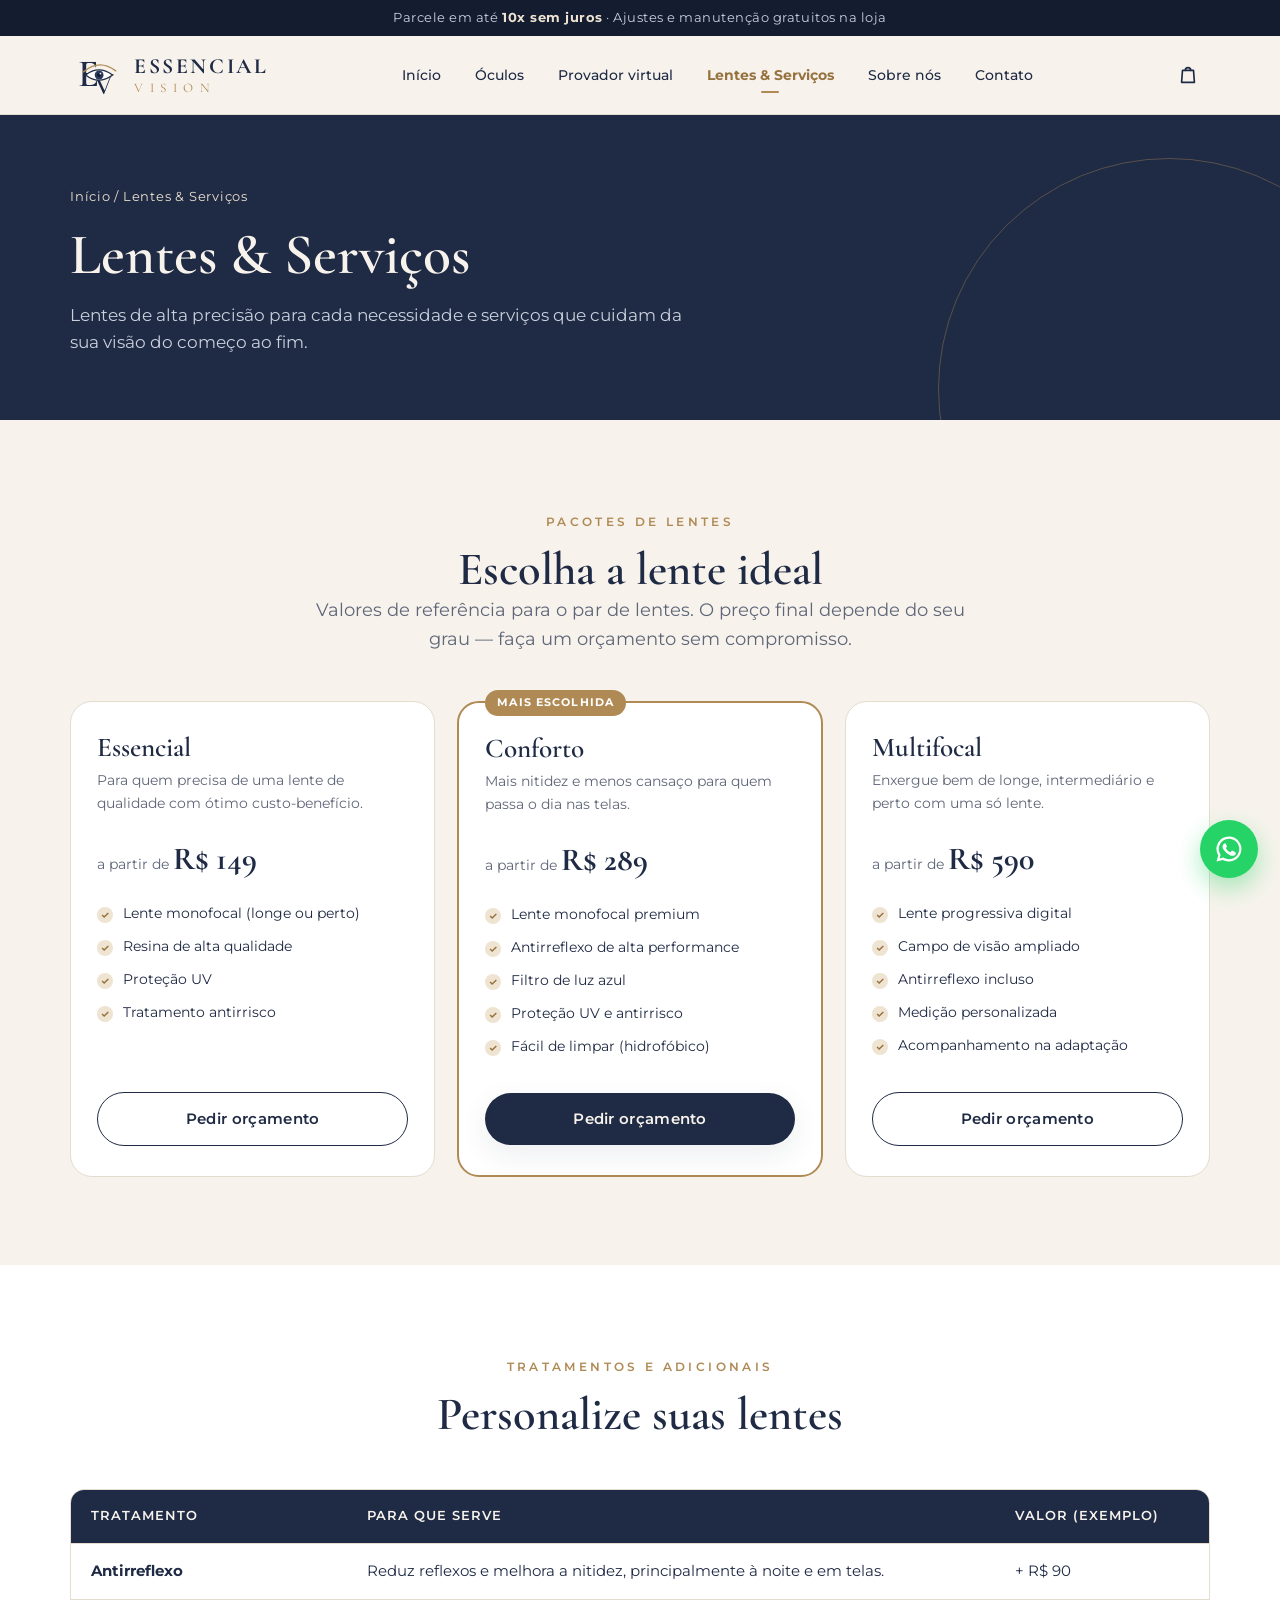
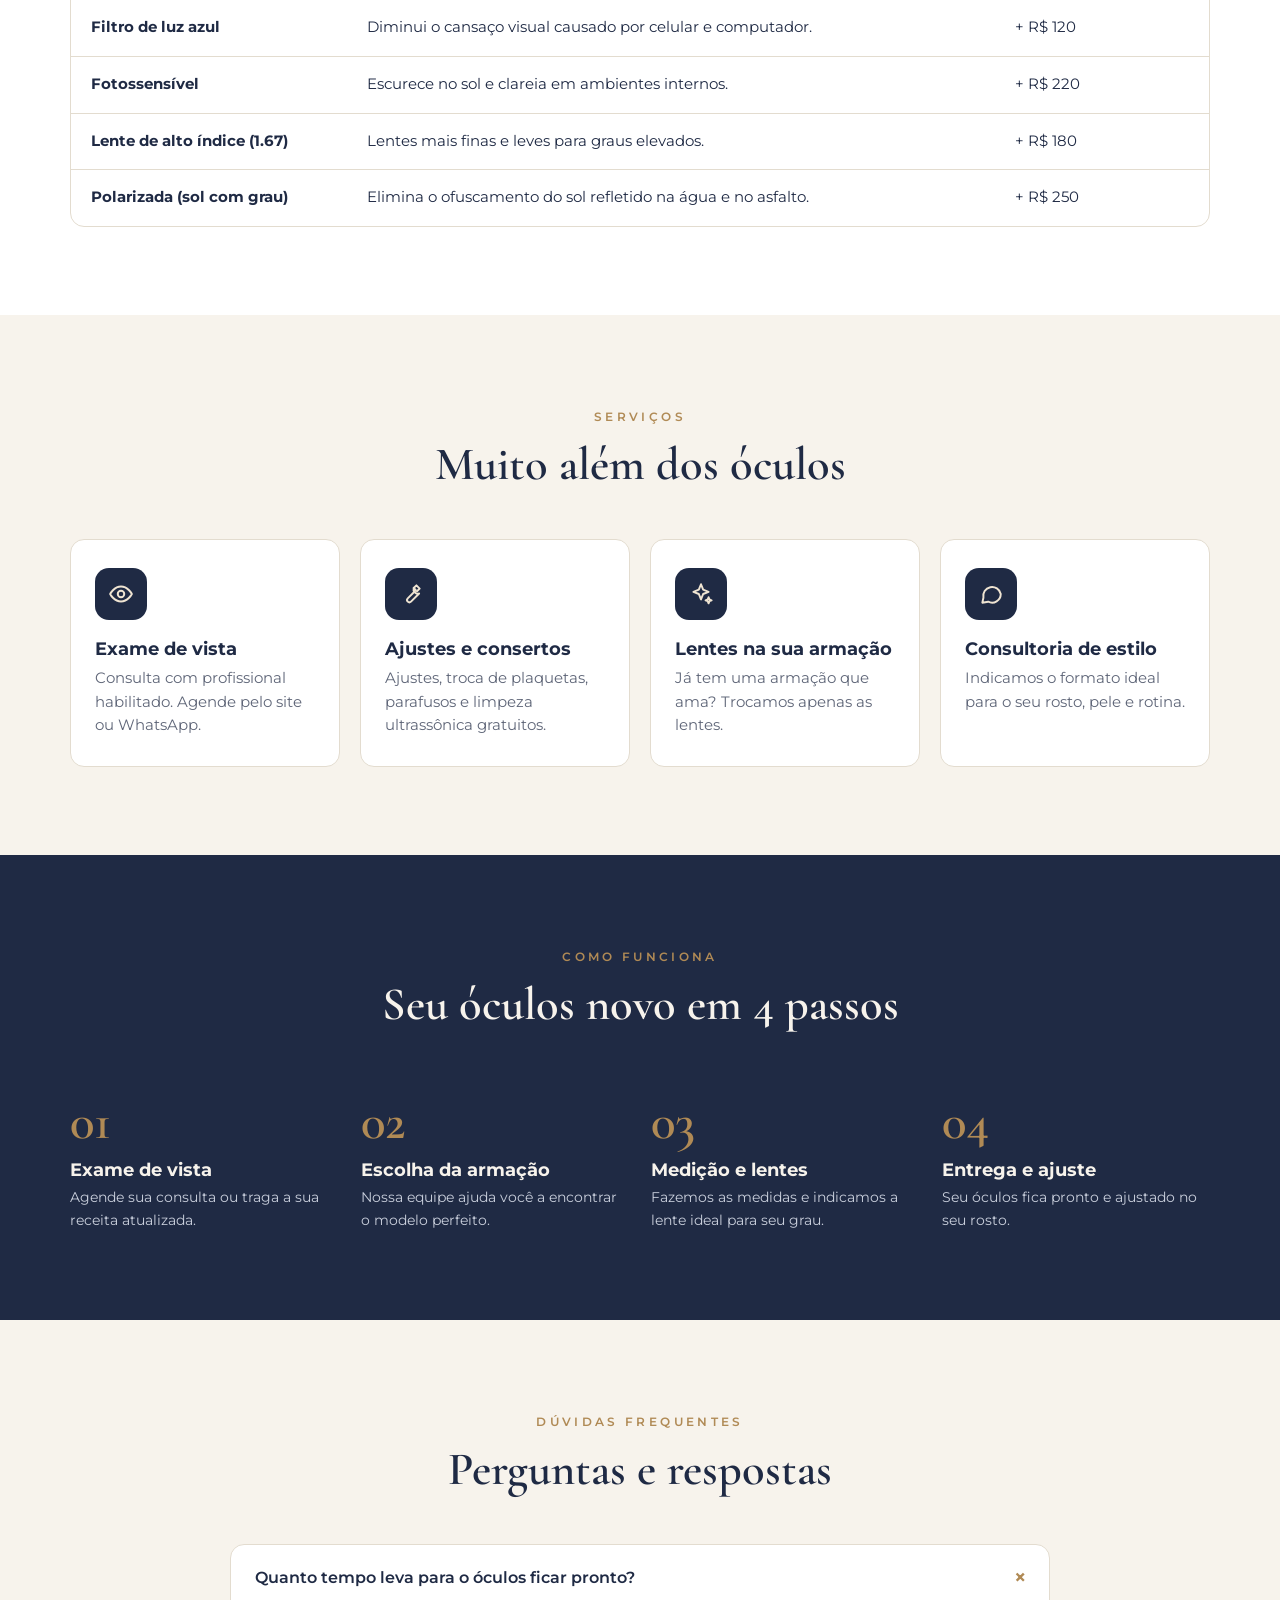
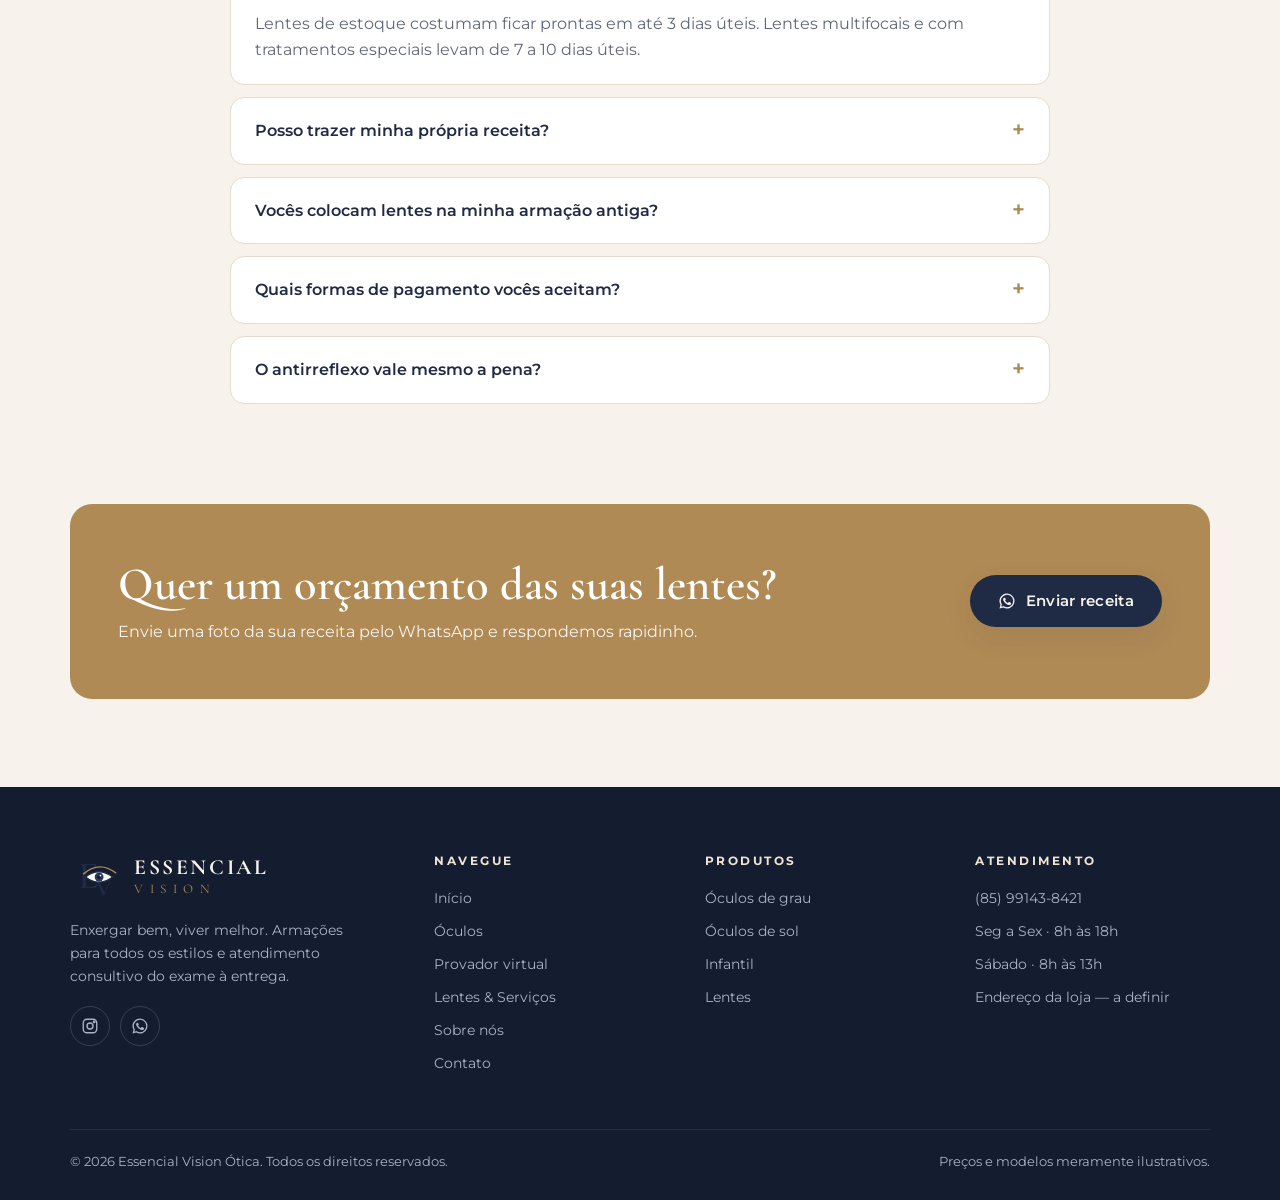
==== lentes.html @ e319d3ca "Site Essencial Vision Ótica com provador virtual 3D Co-Authored-By: Claude Opus 5.5 <noreply@anthrop" ====
<!doctype html>
<html lang="pt-BR">
<head>
  <meta charset="utf-8">
  <meta name="viewport" content="width=device-width, initial-scale=1">
  <title>Lentes e Serviços | Essencial Vision Ótica</title>
  <meta name="description" content="Lentes monofocais, multifocais, antirreflexo, filtro de luz azul e fotossensíveis. Exame de vista e ajustes na Essencial Vision Ótica.">
  <link rel="icon" href="assets/logo-instagram.jpg">
  <link rel="preconnect" href="https://fonts.googleapis.com">
  <link rel="preconnect" href="https://fonts.gstatic.com" crossorigin>
  <link href="https://fonts.googleapis.com/css2?family=Cormorant+Garamond:wght@500;600;700&family=Montserrat:wght@400;500;600;700;800&display=swap" rel="stylesheet">
  <link rel="stylesheet" href="assets/style.css">
</head>
<body>
  <div id="site-header"></div>

  <main>
    <section class="page-hero">
      <div class="container">
        <div class="breadcrumb"><a href="index.html">Início</a> / Lentes &amp; Serviços</div>
        <h1>Lentes &amp; Serviços</h1>
        <p>Lentes de alta precisão para cada necessidade e serviços que cuidam da sua visão do começo ao fim.</p>
      </div>
    </section>

    <!-- Pacotes de lentes -->
    <section class="section">
      <div class="container">
        <div class="section-head reveal">
          <span class="eyebrow">Pacotes de lentes</span>
          <h2>Escolha a lente ideal</h2>
          <p class="lead">Valores de referência para o par de lentes. O preço final depende do seu grau — faça um orçamento sem compromisso.</p>
        </div>
        <div class="lens-grid">
          <div class="lens reveal">
            <h3>Essencial</h3>
            <p>Para quem precisa de uma lente de qualidade com ótimo custo-benefício.</p>
            <div class="lens__price">a partir de <strong>R$ 149</strong></div>
            <ul class="checklist">
              <li>Lente monofocal (longe ou perto)</li>
              <li>Resina de alta qualidade</li>
              <li>Proteção UV</li>
              <li>Tratamento antirrisco</li>
            </ul>
            <a data-wa="Olá! Gostaria de um orçamento do pacote de lentes Essencial." class="btn btn--outline btn--block">Pedir orçamento</a>
          </div>
          <div class="lens lens--featured reveal">
            <h3>Conforto</h3>
            <p>Mais nitidez e menos cansaço para quem passa o dia nas telas.</p>
            <div class="lens__price">a partir de <strong>R$ 289</strong></div>
            <ul class="checklist">
              <li>Lente monofocal premium</li>
              <li>Antirreflexo de alta performance</li>
              <li>Filtro de luz azul</li>
              <li>Proteção UV e antirrisco</li>
              <li>Fácil de limpar (hidrofóbico)</li>
            </ul>
            <a data-wa="Olá! Gostaria de um orçamento do pacote de lentes Conforto." class="btn btn--primary btn--block">Pedir orçamento</a>
          </div>
          <div class="lens reveal">
            <h3>Multifocal</h3>
            <p>Enxergue bem de longe, intermediário e perto com uma só lente.</p>
            <div class="lens__price">a partir de <strong>R$ 590</strong></div>
            <ul class="checklist">
              <li>Lente progressiva digital</li>
              <li>Campo de visão ampliado</li>
              <li>Antirreflexo incluso</li>
              <li>Medição personalizada</li>
              <li>Acompanhamento na adaptação</li>
            </ul>
            <a data-wa="Olá! Gostaria de um orçamento de lentes Multifocais." class="btn btn--outline btn--block">Pedir orçamento</a>
          </div>
        </div>
      </div>
    </section>

    <!-- Tratamentos adicionais -->
    <section class="section section--white">
      <div class="container">
        <div class="section-head reveal">
          <span class="eyebrow">Tratamentos e adicionais</span>
          <h2>Personalize suas lentes</h2>
        </div>
        <div class="table-wrap reveal">
          <table>
            <thead><tr><th>Tratamento</th><th>Para que serve</th><th>Valor (exemplo)</th></tr></thead>
            <tbody>
              <tr><td><strong>Antirreflexo</strong></td><td>Reduz reflexos e melhora a nitidez, principalmente à noite e em telas.</td><td>+ R$ 90</td></tr>
              <tr><td><strong>Filtro de luz azul</strong></td><td>Diminui o cansaço visual causado por celular e computador.</td><td>+ R$ 120</td></tr>
              <tr><td><strong>Fotossensível</strong></td><td>Escurece no sol e clareia em ambientes internos.</td><td>+ R$ 220</td></tr>
              <tr><td><strong>Lente de alto índice (1.67)</strong></td><td>Lentes mais finas e leves para graus elevados.</td><td>+ R$ 180</td></tr>
              <tr><td><strong>Polarizada (sol com grau)</strong></td><td>Elimina o ofuscamento do sol refletido na água e no asfalto.</td><td>+ R$ 250</td></tr>
            </tbody>
          </table>
        </div>
      </div>
    </section>

    <!-- Serviços -->
    <section class="section">
      <div class="container">
        <div class="section-head reveal">
          <span class="eyebrow">Serviços</span>
          <h2>Muito além dos óculos</h2>
        </div>
        <div class="features">
          <div class="feature reveal"><div class="feature__icon" data-icon="eye"></div><h3>Exame de vista</h3><p>Consulta com profissional habilitado. Agende pelo site ou WhatsApp.</p></div>
          <div class="feature reveal"><div class="feature__icon" data-icon="wrench"></div><h3>Ajustes e consertos</h3><p>Ajustes, troca de plaquetas, parafusos e limpeza ultrassônica gratuitos.</p></div>
          <div class="feature reveal"><div class="feature__icon" data-icon="sparkle"></div><h3>Lentes na sua armação</h3><p>Já tem uma armação que ama? Trocamos apenas as lentes.</p></div>
          <div class="feature reveal"><div class="feature__icon" data-icon="chat"></div><h3>Consultoria de estilo</h3><p>Indicamos o formato ideal para o seu rosto, pele e rotina.</p></div>
        </div>
      </div>
    </section>

    <!-- Como funciona -->
    <section class="section section--navy">
      <div class="container">
        <div class="section-head reveal">
          <span class="eyebrow">Como funciona</span>
          <h2>Seu óculos novo em 4 passos</h2>
        </div>
        <div class="steps">
          <div class="step reveal"><h3>Exame de vista</h3><p>Agende sua consulta ou traga a sua receita atualizada.</p></div>
          <div class="step reveal"><h3>Escolha da armação</h3><p>Nossa equipe ajuda você a encontrar o modelo perfeito.</p></div>
          <div class="step reveal"><h3>Medição e lentes</h3><p>Fazemos as medidas e indicamos a lente ideal para seu grau.</p></div>
          <div class="step reveal"><h3>Entrega e ajuste</h3><p>Seu óculos fica pronto e ajustado no seu rosto.</p></div>
        </div>
      </div>
    </section>

    <!-- FAQ -->
    <section class="section">
      <div class="container">
        <div class="section-head reveal">
          <span class="eyebrow">Dúvidas frequentes</span>
          <h2>Perguntas e respostas</h2>
        </div>
        <div class="faq reveal">
          <details open><summary>Quanto tempo leva para o óculos ficar pronto?</summary><p>Lentes de estoque costumam ficar prontas em até 3 dias úteis. Lentes multifocais e com tratamentos especiais levam de 7 a 10 dias úteis.</p></details>
          <details><summary>Posso trazer minha própria receita?</summary><p>Sim! Aceitamos receitas de qualquer oftalmologista ou optometrista, desde que estejam dentro da validade.</p></details>
          <details><summary>Vocês colocam lentes na minha armação antiga?</summary><p>Sim. Avaliamos o estado da armação e, se estiver em boas condições, montamos as lentes novas nela.</p></details>
          <details><summary>Quais formas de pagamento vocês aceitam?</summary><p>Cartão de crédito em até 10x sem juros, cartão de débito, Pix e dinheiro.</p></details>
          <details><summary>O antirreflexo vale mesmo a pena?</summary><p>Vale! Ele reduz reflexos, melhora a estética das lentes e diminui o cansaço visual — especialmente para quem usa telas ou dirige à noite.</p></details>
        </div>
      </div>
    </section>

    <section class="section" style="padding-top:0">
      <div class="container">
        <div class="cta reveal">
          <div><h2>Quer um orçamento das suas lentes?</h2><p>Envie uma foto da sua receita pelo WhatsApp e respondemos rapidinho.</p></div>
          <a data-wa="Olá! Gostaria de um orçamento de lentes. Vou enviar minha receita." class="btn btn--primary"><span data-icon="whatsapp"></span> Enviar receita</a>
        </div>
      </div>
    </section>
  </main>

  <div id="site-footer"></div>
  <script src="assets/app.js"></script>
</body>
</html>
---- assets/style.css ----
/* ==========================================================
   Essencial Vision Ótica — estilos globais
   Cores baseadas na identidade do Instagram @oticaessencialvision
   ========================================================== */
:root {
  --navy: #1f2a44;
  --navy-900: #141c30;
  --navy-700: #2c3a5c;
  --gold: #b08a55;
  --gold-600: #96723f;
  --gold-100: #efe4d2;
  --cream: #f7f3ec;
  --cream-200: #efe8dc;
  --white: #ffffff;
  --text: #1f2a44;
  --muted: #5f6678;
  --line: #e3dccf;
  --danger: #a3302a;
  --success: #2f7a4f;

  --serif: "Cormorant Garamond", Georgia, "Times New Roman", serif;
  --sans: "Montserrat", "Segoe UI", Arial, sans-serif;

  --radius: 14px;
  --radius-lg: 22px;
  --shadow: 0 10px 30px rgba(31, 42, 68, 0.08);
  --shadow-lg: 0 20px 50px rgba(31, 42, 68, 0.16);
  --max: 1180px;
}

* { box-sizing: border-box; margin: 0; padding: 0; }
html { scroll-behavior: smooth; }
body {
  font-family: var(--sans);
  color: var(--text);
  background: var(--cream);
  line-height: 1.6;
  -webkit-font-smoothing: antialiased;
}
img, svg { max-width: 100%; display: block; }
a { color: inherit; text-decoration: none; }
button { font: inherit; cursor: pointer; border: 0; background: none; color: inherit; }
input, select, textarea { font: inherit; color: inherit; }

.container { width: 100%; max-width: var(--max); margin: 0 auto; padding: 0 20px; }
.section { padding: 88px 0; }
.section--white { background: var(--white); }
.section--navy { background: var(--navy); color: var(--cream); }
.section-head { text-align: center; max-width: 680px; margin: 0 auto 48px; }
.eyebrow {
  display: inline-block;
  font-size: .75rem; font-weight: 600; letter-spacing: .28em; text-transform: uppercase;
  color: var(--gold);
  margin-bottom: 12px;
}
h1, h2, h3 { line-height: 1.15; }
h1 { font-family: var(--sans); font-weight: 800; font-size: clamp(2.3rem, 5vw, 3.8rem); letter-spacing: -.02em; }
h2 { font-family: var(--serif); font-weight: 600; font-size: clamp(2rem, 4vw, 2.9rem); }
h3 { font-size: 1.15rem; font-weight: 700; }
.lead { font-size: 1.1rem; color: var(--muted); }
.section--navy .lead { color: #c9cfdc; }
.gold { color: var(--gold); }

/* ---------- Botões ---------- */
.btn {
  display: inline-flex; align-items: center; justify-content: center; gap: 10px;
  padding: 14px 28px; border-radius: 999px;
  font-weight: 600; font-size: .95rem; letter-spacing: .02em;
  transition: transform .2s, background .2s, box-shadow .2s, color .2s;
}
.btn:hover { transform: translateY(-2px); }
.btn--primary { background: var(--navy); color: var(--cream); box-shadow: var(--shadow); }
.btn--primary:hover { background: var(--navy-700); }
.btn--gold { background: var(--gold); color: var(--white); }
.btn--gold:hover { background: var(--gold-600); }
.btn--outline { border: 1.5px solid var(--navy); color: var(--navy); }
.btn--outline:hover { background: var(--navy); color: var(--cream); }
.btn--light { border: 1.5px solid rgba(247,243,236,.5); color: var(--cream); }
.btn--light:hover { background: var(--cream); color: var(--navy); }
.btn--block { width: 100%; }
.btn svg { width: 18px; height: 18px; }

/* ---------- Topo / navegação ---------- */
.topbar {
  background: var(--navy-900); color: #c9cfdc; font-size: .8rem;
  text-align: center; padding: 8px 16px; letter-spacing: .04em;
}
.topbar strong { color: var(--gold-100); }
.header {
  position: sticky; top: 0; z-index: 50;
  background: rgba(247, 243, 236, .94);
  backdrop-filter: blur(10px);
  border-bottom: 1px solid var(--line);
}
.header__inner { display: flex; align-items: center; justify-content: space-between; height: 78px; gap: 20px; }
.brand { display: flex; align-items: center; gap: 12px; }
.brand__mark { width: 52px; height: 52px; }
.brand__text { display: flex; flex-direction: column; line-height: 1; }
.brand__name { font-family: var(--serif); font-weight: 700; font-size: 1.35rem; letter-spacing: .12em; color: var(--navy); }
.brand__sub { font-family: var(--serif); font-size: .82rem; letter-spacing: .5em; color: var(--gold); margin-top: 4px; }

.nav { display: flex; align-items: center; gap: 6px; }
.nav a {
  position: relative; padding: 10px 14px; font-size: .9rem; font-weight: 500; color: var(--navy);
  border-radius: 999px; transition: background .2s;
}
.nav a:hover { background: var(--cream-200); }
.nav a.active { color: var(--gold-600); font-weight: 700; }
.nav a.active::after {
  content: ""; position: absolute; left: 50%; bottom: 4px; width: 18px; height: 2px;
  background: var(--gold); transform: translateX(-50%); border-radius: 2px;
}
.header__actions { display: flex; align-items: center; gap: 8px; }
.icon-btn {
  position: relative; width: 44px; height: 44px; border-radius: 50%;
  display: grid; place-items: center; color: var(--navy); transition: background .2s;
}
.icon-btn:hover { background: var(--cream-200); }
.icon-btn svg { width: 22px; height: 22px; }
.cart-count {
  position: absolute; top: 4px; right: 2px; min-width: 18px; height: 18px; padding: 0 5px;
  border-radius: 999px; background: var(--gold); color: #fff; font-size: .68rem; font-weight: 700;
  display: grid; place-items: center;
}
.cart-count[data-count="0"] { display: none; }
.menu-toggle { display: none; }

@media (max-width: 920px) {
  .menu-toggle { display: grid; }
  .nav {
    position: absolute; top: 100%; left: 0; right: 0; flex-direction: column; align-items: stretch;
    background: var(--cream); padding: 12px 20px 24px; border-bottom: 1px solid var(--line);
    box-shadow: var(--shadow); display: none;
  }
  .nav.open { display: flex; animation: pop .2s ease; }
  .nav a { padding: 14px 12px; border-radius: 10px; }
  .nav a.active::after { left: 12px; transform: none; bottom: 8px; }
  .brand__name { font-size: 1.1rem; }
  .brand__mark { width: 44px; height: 44px; }
}

/* ---------- Hero ---------- */
.hero { position: relative; overflow: hidden; padding: 80px 0 100px; }
.hero::before {
  content: ""; position: absolute; right: -180px; top: -160px; width: 620px; height: 620px;
  border-radius: 50%; background: radial-gradient(circle, var(--gold-100) 0%, transparent 70%);
}
.hero__grid { position: relative; display: grid; grid-template-columns: 1.1fr 1fr; gap: 48px; align-items: center; }
.hero h1 span { color: var(--gold); display: block; }
.hero .lead { margin: 22px 0 34px; max-width: 520px; }
.hero__cta { display: flex; flex-wrap: wrap; gap: 14px; }
.hero__stats { display: flex; gap: 36px; margin-top: 44px; flex-wrap: wrap; }
.hero__stats strong { display: block; font-weight: 800; font-size: 1.9rem; color: var(--navy); line-height: 1; }
.hero__stats span { font-size: .82rem; color: var(--muted); }
.hero__visual {
  position: relative; aspect-ratio: 1/1; border-radius: 50%;
  background: var(--navy); display: grid; place-items: center; box-shadow: var(--shadow-lg);
}
.hero__visual::after {
  content: ""; position: absolute; inset: -16px; border-radius: 50%; border: 1.5px solid var(--gold); opacity: .55;
}
.hero__visual .glasses, .frame .glasses { width: 100%; }
.btn [data-icon], .socials [data-icon] { display: inline-flex; }
.hero__badge {
  position: absolute; background: var(--white); border-radius: 16px; padding: 14px 18px;
  box-shadow: var(--shadow-lg); font-size: .82rem; display: flex; gap: 12px; align-items: center;
}
.hero__badge strong { display: block; color: var(--navy); font-size: .95rem; }
.hero__badge .dot { width: 38px; height: 38px; border-radius: 50%; background: var(--gold-100); display: grid; place-items: center; color: var(--gold-600); }
.hero__badge .dot svg { width: 20px; height: 20px; }
.hero__badge--1 { left: -24px; bottom: 12%; }
.hero__badge--2 { right: -10px; top: 10%; }

@media (max-width: 920px) {
  .hero { padding: 48px 0 72px; }
  .hero__grid { grid-template-columns: 1fr; }
  .hero__visual { max-width: 420px; margin: 0 auto; width: 100%; }
  .hero__badge--1 { left: 0; }
  .hero__badge--2 { right: 0; }
}

/* ---------- Page header (páginas internas) ---------- */
.page-hero { background: var(--navy); color: var(--cream); padding: 72px 0 64px; position: relative; overflow: hidden; }
.page-hero::after {
  content: ""; position: absolute; right: -120px; bottom: -200px; width: 460px; height: 460px;
  border-radius: 50%; border: 1.5px solid rgba(176,138,85,.4);
}
.page-hero h1 { font-family: var(--serif); font-weight: 600; font-size: clamp(2.4rem, 5vw, 3.6rem); letter-spacing: 0; }
.page-hero p { color: #c9cfdc; max-width: 620px; margin-top: 14px; font-size: 1.05rem; }
.breadcrumb { font-size: .8rem; color: var(--gold-100); margin-bottom: 14px; letter-spacing: .06em; }
.breadcrumb a:hover { text-decoration: underline; }

/* ---------- Cards de benefícios ---------- */
.features { display: grid; grid-template-columns: repeat(4, 1fr); gap: 20px; }
.feature {
  background: var(--white); border: 1px solid var(--line); border-radius: var(--radius);
  padding: 28px 24px; transition: transform .25s, box-shadow .25s;
}
.feature:hover { transform: translateY(-4px); box-shadow: var(--shadow); }
.feature__icon {
  width: 52px; height: 52px; border-radius: 14px; background: var(--navy); color: var(--gold-100);
  display: grid; place-items: center; margin-bottom: 18px;
}
.feature__icon svg { width: 26px; height: 26px; }
.feature p { color: var(--muted); font-size: .92rem; margin-top: 8px; }
@media (max-width: 920px) { .features { grid-template-columns: repeat(2, 1fr); } }
@media (max-width: 560px) { .features { grid-template-columns: 1fr; } }

/* ---------- Categorias ---------- */
.categories { display: grid; grid-template-columns: repeat(3, 1fr); gap: 22px; }
.category {
  position: relative; border-radius: var(--radius-lg); overflow: hidden; min-height: 300px;
  display: flex; flex-direction: column; justify-content: flex-end; padding: 28px;
  color: var(--cream); background: var(--navy); transition: transform .25s;
}
.category:hover { transform: translateY(-4px); }
.category:nth-child(2) { background: var(--gold-600); }
.category:nth-child(3) { background: var(--navy-700); }
.category .glasses { position: absolute; top: 34px; left: 50%; transform: translateX(-50%); width: 72%; }
.category h3 { font-family: var(--serif); font-size: 1.9rem; font-weight: 600; }
.category span { font-size: .85rem; opacity: .85; display: inline-flex; align-items: center; gap: 6px; }
@media (max-width: 820px) { .categories { grid-template-columns: 1fr; } }

/* ---------- Produtos ---------- */
.products { display: grid; grid-template-columns: repeat(auto-fill, minmax(250px, 1fr)); gap: 22px; }
.product {
  background: var(--white); border: 1px solid var(--line); border-radius: var(--radius);
  overflow: hidden; display: flex; flex-direction: column; transition: transform .25s, box-shadow .25s;
}
.product:hover { transform: translateY(-4px); box-shadow: var(--shadow); }
.product__img {
  position: relative; aspect-ratio: 4/3; background: linear-gradient(160deg, var(--cream) 0%, var(--cream-200) 100%);
  display: grid; place-items: center; cursor: pointer;
}
.product__img .glasses { width: 78%; transition: transform .35s; }
.product:hover .product__img .glasses { transform: scale(1.06) rotate(-2deg); }
.tag {
  position: absolute; top: 12px; left: 12px; padding: 4px 10px; border-radius: 999px;
  font-size: .68rem; font-weight: 700; letter-spacing: .08em; text-transform: uppercase;
  background: var(--navy); color: var(--cream);
}
.tag--gold { background: var(--gold); color: #fff; }
.tag--sale { background: var(--danger); }
.product__body { padding: 18px 18px 20px; display: flex; flex-direction: column; flex: 1; }
.product__cat { font-size: .7rem; letter-spacing: .18em; text-transform: uppercase; color: var(--gold-600); font-weight: 600; }
.product__name { font-size: 1.05rem; font-weight: 700; margin: 4px 0 2px; }
.product__meta { font-size: .82rem; color: var(--muted); }
.swatches { display: flex; gap: 6px; margin-top: 10px; }
.swatch { width: 16px; height: 16px; border-radius: 50%; border: 2px solid var(--white); box-shadow: 0 0 0 1px var(--line); }
.price { margin-top: auto; padding-top: 14px; display: flex; align-items: baseline; gap: 8px; flex-wrap: wrap; }
.price strong { font-size: 1.3rem; color: var(--navy); }
.price del { font-size: .85rem; color: var(--muted); }
.price small { width: 100%; font-size: .78rem; color: var(--muted); }
.product__actions { display: flex; gap: 8px; margin-top: 14px; }
.product__actions .btn { padding: 11px 14px; font-size: .85rem; flex: 1; }

/* ---------- Catálogo: filtros ---------- */
.catalog { display: grid; grid-template-columns: 260px 1fr; gap: 32px; align-items: start; }
.filters {
  position: sticky; top: 98px; background: var(--white); border: 1px solid var(--line);
  border-radius: var(--radius); padding: 22px;
}
.filters h4 { font-size: .75rem; letter-spacing: .2em; text-transform: uppercase; color: var(--gold-600); margin: 20px 0 10px; }
.filters h4:first-child { margin-top: 0; }
.chip-group { display: flex; flex-wrap: wrap; gap: 8px; }
.chip {
  padding: 7px 14px; border-radius: 999px; border: 1px solid var(--line); font-size: .82rem;
  background: var(--cream); transition: all .2s;
}
.chip:hover { border-color: var(--navy); }
.chip.active { background: var(--navy); color: var(--cream); border-color: var(--navy); }
.field { width: 100%; padding: 12px 14px; border: 1px solid var(--line); border-radius: 10px; background: var(--cream); }
.field:focus { outline: 2px solid var(--gold); outline-offset: 1px; border-color: transparent; }
.range-label { display: flex; justify-content: space-between; font-size: .82rem; color: var(--muted); }
input[type="range"] { width: 100%; accent-color: var(--navy); }
.catalog__bar { display: flex; justify-content: space-between; align-items: center; gap: 16px; margin-bottom: 20px; flex-wrap: wrap; }
.catalog__bar p { color: var(--muted); font-size: .9rem; }
.catalog__bar select { width: auto; }
.empty { text-align: center; padding: 60px 20px; color: var(--muted); grid-column: 1 / -1; }
.filters-toggle { display: none; }
.catalog > * { min-width: 0; }
@media (max-width: 920px) {
  .catalog { grid-template-columns: 1fr; }
  .filters { position: static; display: none; }
  .filters.open { display: block; }
  .filters-toggle { display: inline-flex; }
}

/* ---------- Modal produto ---------- */
.modal {
  position: fixed; inset: 0; z-index: 100; background: rgba(20, 28, 48, .6);
  display: none; align-items: center; justify-content: center; padding: 20px;
}
.modal.open { display: flex; }
.modal__box {
  position: relative; background: var(--white); border-radius: var(--radius-lg); max-width: 880px; width: 100%;
  max-height: 92vh; overflow: auto; display: grid; grid-template-columns: 1fr 1fr; animation: pop .25s ease;
}
@keyframes pop { from { opacity: 0; transform: scale(.96); } to { opacity: 1; transform: none; } }
.modal__img { background: var(--cream); display: grid; place-items: center; padding: 40px; }
.modal__body { padding: 36px 32px; }
.modal__close { position: absolute; top: 12px; right: 12px; width: 40px; height: 40px; border-radius: 50%; background: var(--cream); display: grid; place-items: center; }
.modal__close svg { width: 18px; height: 18px; }
.modal h3 { font-family: var(--serif); font-size: 2rem; font-weight: 600; }
.specs { list-style: none; margin: 18px 0; border-top: 1px solid var(--line); }
.specs li { display: flex; justify-content: space-between; padding: 10px 0; border-bottom: 1px solid var(--line); font-size: .9rem; }
.specs li span:first-child { color: var(--muted); }
.color-pick { display: flex; gap: 10px; margin: 8px 0 18px; }
.color-pick button { width: 30px; height: 30px; border-radius: 50%; border: 3px solid var(--white); box-shadow: 0 0 0 1px var(--line); }
.color-pick button.active { box-shadow: 0 0 0 2px var(--gold); }
@media (max-width: 720px) {
  .modal__box { grid-template-columns: 1fr; }
  .modal__body { padding: 26px 22px; }
}

/* ---------- Sacola (drawer) ---------- */
.drawer-overlay { position: fixed; inset: 0; background: rgba(20,28,48,.5); z-index: 90; opacity: 0; pointer-events: none; transition: opacity .3s; }
.drawer-overlay.open { opacity: 1; pointer-events: auto; }
.drawer {
  position: fixed; top: 0; right: 0; height: 100%; width: 400px; max-width: 100%; background: var(--white);
  z-index: 95; transform: translateX(100%); transition: transform .3s; display: flex; flex-direction: column;
}
.drawer.open { transform: none; }
.drawer__head { display: flex; justify-content: space-between; align-items: center; padding: 22px 24px; border-bottom: 1px solid var(--line); }
.drawer__head h3 { font-family: var(--serif); font-size: 1.6rem; font-weight: 600; }
.drawer__items { flex: 1; overflow: auto; padding: 8px 24px; }
.cart-item { display: grid; grid-template-columns: 84px 1fr auto; gap: 14px; padding: 16px 0; border-bottom: 1px solid var(--line); align-items: center; }
.cart-item__img { background: var(--cream); border-radius: 10px; padding: 10px; }
.cart-item h4 { font-size: .92rem; }
.cart-item p { font-size: .8rem; color: var(--muted); }
.qty { display: inline-flex; align-items: center; border: 1px solid var(--line); border-radius: 999px; margin-top: 6px; }
.qty button { width: 28px; height: 28px; font-weight: 700; }
.qty span { min-width: 22px; text-align: center; font-size: .85rem; }
.remove { font-size: .75rem; color: var(--danger); }
.drawer__foot { padding: 20px 24px; border-top: 1px solid var(--line); background: var(--cream); }
.drawer__total { display: flex; justify-content: space-between; font-size: 1.1rem; margin-bottom: 4px; }
.drawer__foot small { display: block; color: var(--muted); margin-bottom: 14px; font-size: .8rem; }
.drawer__empty { text-align: center; color: var(--muted); padding: 60px 10px; }

/* ---------- Lentes / serviços ---------- */
.lens-grid { display: grid; grid-template-columns: repeat(3, 1fr); gap: 22px; }
.lens {
  background: var(--white); border: 1px solid var(--line); border-radius: var(--radius-lg); padding: 30px 26px;
  display: flex; flex-direction: column; position: relative;
}
.lens--featured { border: 2px solid var(--gold); }
.lens--featured::before {
  content: "Mais escolhida"; position: absolute; top: -13px; left: 26px; background: var(--gold); color: #fff;
  font-size: .7rem; font-weight: 700; letter-spacing: .1em; text-transform: uppercase; padding: 4px 12px; border-radius: 999px;
}
.lens h3 { font-family: var(--serif); font-size: 1.7rem; font-weight: 600; }
.lens > p { color: var(--muted); font-size: .9rem; margin: 6px 0 18px; }
.lens__price { font-size: .85rem; color: var(--muted); }
.lens__price strong { font-size: 2rem; color: var(--navy); font-family: var(--serif); }
.checklist { list-style: none; margin: 18px 0 24px; flex: 1; }
.checklist li { position: relative; padding-left: 26px; margin-bottom: 10px; font-size: .9rem; }
.checklist li::before {
  content: ""; position: absolute; left: 0; top: 5px; width: 16px; height: 16px; border-radius: 50%;
  background: var(--gold-100) url("data:image/svg+xml,%3Csvg xmlns='http://www.w3.org/2000/svg' viewBox='0 0 24 24' fill='none' stroke='%2396723f' stroke-width='3.5'%3E%3Cpath d='M5 12l5 5L20 7'/%3E%3C/svg%3E") center/10px no-repeat;
}
@media (max-width: 920px) { .lens-grid { grid-template-columns: 1fr; max-width: 520px; margin: 0 auto; } }

.table-wrap { overflow-x: auto; background: var(--white); border-radius: var(--radius); border: 1px solid var(--line); }
table { width: 100%; border-collapse: collapse; min-width: 560px; }
th, td { text-align: left; padding: 16px 20px; border-bottom: 1px solid var(--line); font-size: .92rem; }
th { background: var(--navy); color: var(--cream); font-weight: 600; font-size: .8rem; letter-spacing: .08em; text-transform: uppercase; }
tr:last-child td { border-bottom: 0; }
td strong { color: var(--navy); }

.steps { display: grid; grid-template-columns: repeat(4, 1fr); gap: 22px; counter-reset: step; }
.step { position: relative; padding-top: 18px; }
.step::before {
  counter-increment: step; content: "0" counter(step);
  font-family: var(--serif); font-size: 3.2rem; font-weight: 600; color: var(--gold); line-height: 1; display: block; margin-bottom: 10px;
}
.step p { color: #c9cfdc; font-size: .9rem; margin-top: 6px; }
@media (max-width: 920px) { .steps { grid-template-columns: repeat(2, 1fr); } }
@media (max-width: 520px) { .steps { grid-template-columns: 1fr; } }

.faq { max-width: 820px; margin: 0 auto; }
.faq details { background: var(--white); border: 1px solid var(--line); border-radius: var(--radius); margin-bottom: 12px; }
.faq summary {
  list-style: none; cursor: pointer; padding: 20px 24px; font-weight: 600; display: flex; justify-content: space-between; gap: 16px;
}
.faq summary::-webkit-details-marker { display: none; }
.faq summary::after { content: "+"; font-size: 1.4rem; color: var(--gold); line-height: 1; transition: transform .2s; }
.faq details[open] summary::after { transform: rotate(45deg); }
.faq details p { padding: 0 24px 22px; color: var(--muted); }

/* ---------- Split / sobre ---------- */
.split { display: grid; grid-template-columns: 1fr 1fr; gap: 56px; align-items: center; }
.split p + p { margin-top: 14px; }
.split .lead { margin-top: 18px; }
.frame {
  position: relative; border-radius: var(--radius-lg); background: var(--navy); aspect-ratio: 4/5;
  display: grid; place-items: center; overflow: hidden;
}
.frame::before { content: ""; position: absolute; inset: 18px; border: 1.5px solid rgba(176,138,85,.55); border-radius: 16px; }
.frame .logo-full { width: 70%; }
@media (max-width: 860px) { .split { grid-template-columns: 1fr; } .frame { max-width: 440px; } }

.values { display: grid; grid-template-columns: repeat(3, 1fr); gap: 22px; }
.value { border-top: 2px solid var(--gold); padding-top: 20px; }
.value h3 { font-family: var(--serif); font-size: 1.6rem; font-weight: 600; }
.value p { color: var(--muted); margin-top: 6px; font-size: .93rem; }
@media (max-width: 820px) { .values { grid-template-columns: 1fr; } }

.team { display: grid; grid-template-columns: repeat(3, 1fr); gap: 22px; }
.member { background: var(--white); border: 1px solid var(--line); border-radius: var(--radius); padding: 28px; text-align: center; }
.avatar {
  width: 96px; height: 96px; margin: 0 auto 16px; border-radius: 50%; background: var(--navy); color: var(--gold-100);
  display: grid; place-items: center; font-family: var(--serif); font-size: 2.2rem; font-weight: 600;
  box-shadow: 0 0 0 4px var(--white), 0 0 0 5px var(--gold);
}
.member p { color: var(--muted); font-size: .88rem; }
@media (max-width: 820px) { .team { grid-template-columns: 1fr; max-width: 420px; margin: 0 auto; } }

/* ---------- Depoimentos ---------- */
.testimonials { display: grid; grid-template-columns: repeat(3, 1fr); gap: 22px; }
.testimonial { background: rgba(255,255,255,.05); border: 1px solid rgba(255,255,255,.1); border-radius: var(--radius); padding: 28px; }
.stars { color: var(--gold); letter-spacing: 3px; margin-bottom: 12px; }
.testimonial p { color: #dfe3ec; font-size: .95rem; }
.testimonial strong { display: block; margin-top: 16px; color: var(--gold-100); font-size: .9rem; }
@media (max-width: 920px) { .testimonials { grid-template-columns: 1fr; } }

/* ---------- CTA ---------- */
.cta {
  background: var(--gold); color: var(--white); border-radius: var(--radius-lg); padding: 54px 48px;
  display: flex; align-items: center; justify-content: space-between; gap: 30px; flex-wrap: wrap;
}
.cta h2 { color: var(--white); }
.cta p { opacity: .92; margin-top: 8px; }
.cta .btn--primary { background: var(--navy); }

/* ---------- Contato ---------- */
.contact { display: grid; grid-template-columns: 1.2fr 1fr; gap: 32px; align-items: start; }
.card { background: var(--white); border: 1px solid var(--line); border-radius: var(--radius-lg); padding: 34px; }
.form-grid { display: grid; grid-template-columns: 1fr 1fr; gap: 16px; }
.form-grid .full { grid-column: 1 / -1; }
label { display: block; font-size: .82rem; font-weight: 600; margin-bottom: 6px; }
textarea.field { resize: vertical; min-height: 110px; }
.info-list { list-style: none; }
.info-list li { display: flex; gap: 16px; padding: 18px 0; border-bottom: 1px solid var(--line); }
.info-list li:last-child { border-bottom: 0; }
.info-list .feature__icon { margin: 0; flex-shrink: 0; width: 46px; height: 46px; }
.info-list strong { display: block; }
.info-list span, .info-list a { color: var(--muted); font-size: .92rem; }
.info-list a:hover { color: var(--gold-600); }
.hours { width: 100%; font-size: .9rem; }
.hours div { display: flex; justify-content: space-between; padding: 6px 0; border-bottom: 1px dashed var(--line); color: var(--muted); }
.map {
  margin-top: 22px; border-radius: var(--radius); overflow: hidden; aspect-ratio: 16/10;
  background: var(--cream-200); display: grid; place-items: center; text-align: center; color: var(--muted); font-size: .9rem; padding: 20px;
}
.form-ok { display: none; margin-top: 16px; padding: 14px 16px; border-radius: 10px; background: #e6f2ea; color: var(--success); font-size: .9rem; }
.form-ok.show { display: block; }
@media (max-width: 920px) { .contact { grid-template-columns: 1fr; } }
@media (max-width: 560px) { .form-grid { grid-template-columns: 1fr; } .card { padding: 24px; } .cta { padding: 40px 26px; } }

/* ---------- Instagram faixa ---------- */
.insta { display: flex; align-items: center; justify-content: space-between; gap: 24px; flex-wrap: wrap; }
.insta__handle { display: flex; align-items: center; gap: 16px; }
.insta__handle img { width: 68px; height: 68px; border-radius: 50%; border: 2px solid var(--gold); }

/* ---------- Rodapé ---------- */
.footer { background: var(--navy-900); color: #aab2c4; padding: 64px 0 28px; font-size: .9rem; }
.footer__grid { display: grid; grid-template-columns: 1.4fr 1fr 1fr 1fr; gap: 36px; }
.footer h4 { color: var(--gold-100); font-size: .78rem; letter-spacing: .2em; text-transform: uppercase; margin-bottom: 16px; }
.footer ul { list-style: none; }
.footer li { margin-bottom: 10px; }
.footer a:hover { color: var(--gold-100); }
.footer .brand__name { color: var(--cream); }
.footer__bottom { border-top: 1px solid rgba(255,255,255,.08); margin-top: 44px; padding-top: 22px; display: flex; justify-content: space-between; gap: 16px; flex-wrap: wrap; font-size: .8rem; }
.socials { display: flex; gap: 10px; margin-top: 18px; }
.socials a { width: 40px; height: 40px; border-radius: 50%; border: 1px solid rgba(255,255,255,.15); display: grid; place-items: center; }
.socials a:hover { background: var(--gold); border-color: var(--gold); color: #fff; }
.socials svg { width: 18px; height: 18px; }
@media (max-width: 860px) { .footer__grid { grid-template-columns: 1fr 1fr; } }
@media (max-width: 520px) { .footer__grid { grid-template-columns: 1fr; } }

/* ---------- WhatsApp flutuante ---------- */
.wa-float {
  position: fixed; right: 22px; bottom: 22px; z-index: 80; width: 58px; height: 58px; border-radius: 50%;
  background: #25d366; color: #fff; display: grid; place-items: center; box-shadow: 0 10px 25px rgba(37,211,102,.4);
  transition: transform .2s;
}
.wa-float:hover { transform: scale(1.08); }
.wa-float svg { width: 30px; height: 30px; }

/* ---------- Toast ---------- */
.toast {
  position: fixed; left: 50%; bottom: 28px; transform: translate(-50%, 140%); z-index: 120;
  background: var(--navy); color: var(--cream); padding: 14px 22px; border-radius: 999px; font-size: .9rem;
  box-shadow: var(--shadow-lg); transition: transform .3s; max-width: calc(100% - 40px);
}
.toast.show { transform: translate(-50%, 0); }

/* ---------- Animação de entrada ---------- */
.reveal { opacity: 0; transform: translateY(18px); transition: opacity .6s, transform .6s; }
.reveal.in { opacity: 1; transform: none; }
@media (prefers-reduced-motion: reduce) {
  .reveal { opacity: 1; transform: none; transition: none; }
  html { scroll-behavior: auto; }
}

/* ---------- Provador virtual ---------- */
.features--3 { grid-template-columns: repeat(3, 1fr); }
@media (max-width: 920px) { .features--3 { grid-template-columns: 1fr; } }

.tryon { display: grid; grid-template-columns: 1fr 340px; gap: 32px; align-items: start; }
.tryon > * { min-width: 0; }
.tryon__stage {
  position: relative; width: 100%; aspect-ratio: 4 / 3; max-height: 78vh; margin: 0 auto;
  border-radius: var(--radius-lg); overflow: hidden;
  background: radial-gradient(circle at 50% 40%, #ffffff 0%, var(--cream-200) 75%);
  border: 1px solid var(--line); box-shadow: var(--shadow);
}
.tryon__stage video, .tryon__stage img, .tryon__stage canvas {
  position: absolute; inset: 0; width: 100%; height: 100%; display: block; object-fit: fill;
}
.tryon__stage[data-mode="video"] video,
.tryon__stage[data-mode="video"] canvas { transform: scaleX(-1); }
.tryon__stage[data-mode="preview"] canvas { cursor: grab; }
.tryon__stage:not([data-mode="preview"]) .tryon__badge { display: none; }
.tryon__badge {
  position: absolute; top: 14px; left: 14px; padding: 6px 12px; border-radius: 999px;
  background: var(--navy); color: var(--cream); font-size: .72rem; font-weight: 600; letter-spacing: .08em; pointer-events: none;
}
.tryon__hint, .tryon__status {
  position: absolute; left: 50%; transform: translateX(-50%); padding: 10px 18px; border-radius: 999px;
  font-size: .85rem; text-align: center; pointer-events: none; max-width: calc(100% - 28px);
}
.tryon__hint { bottom: 16px; background: rgba(20,28,48,.8); color: #fff; }
.tryon__status { top: 50%; transform: translate(-50%, -50%); background: var(--white); color: var(--navy); box-shadow: var(--shadow-lg); border-radius: 14px; font-weight: 600; }
.tryon__status.error { color: var(--danger); }
.tryon__hint[hidden], .tryon__status[hidden] { display: none; }
.tryon__controls { display: flex; flex-wrap: wrap; gap: 10px; margin-top: 18px; }
.tryon__controls .btn { cursor: pointer; }
.tryon__controls .btn:disabled { opacity: .45; cursor: not-allowed; transform: none; }
.tryon__controls [hidden] { display: none; }
.tryon__privacy { display: flex; align-items: center; gap: 8px; color: var(--muted); font-size: .82rem; margin-top: 14px; }
.tryon__privacy [data-icon] { width: 18px; color: var(--gold-600); flex-shrink: 0; }

.tryon__panel { background: var(--white); border: 1px solid var(--line); border-radius: var(--radius-lg); padding: 24px; position: sticky; top: 98px; }
.tryon__label { font-size: .75rem; letter-spacing: .16em; text-transform: uppercase; color: var(--navy); margin: 22px 0 10px; }
.tryon__label:first-child { margin-top: 0; }
.tryon__models { display: grid; grid-template-columns: repeat(3, 1fr); gap: 8px; }
.tryon__model {
  border: 1.5px solid var(--line); border-radius: 12px; padding: 10px 6px 8px; background: var(--cream);
  display: flex; flex-direction: column; align-items: center; gap: 6px; font-size: .8rem; font-weight: 600; transition: border-color .2s;
}
.tryon__model:hover { border-color: var(--navy); }
.tryon__model.active { border-color: var(--gold); background: var(--gold-100); }
.tryon__model [data-art] { width: 100%; }
.tryon__product { margin-top: 24px; padding-top: 20px; border-top: 1px solid var(--line); }
.tryon__product h3 { font-family: var(--serif); font-size: 1.8rem; font-weight: 600; }
@media (max-width: 960px) {
  .tryon { grid-template-columns: 1fr; }
  .tryon__panel { position: static; }
}
.tag--3d { left: auto; right: 12px; background: var(--gold); color: #fff; z-index: 1; }
.tag--3d:hover { background: var(--navy); }
@media (max-width: 1100px) and (min-width: 921px) { .nav a { padding: 10px 9px; font-size: .84rem; } }
.tryon__stage [hidden] { display: none !important; }
.tryon__product .btn { flex: 1 1 100% !important; }
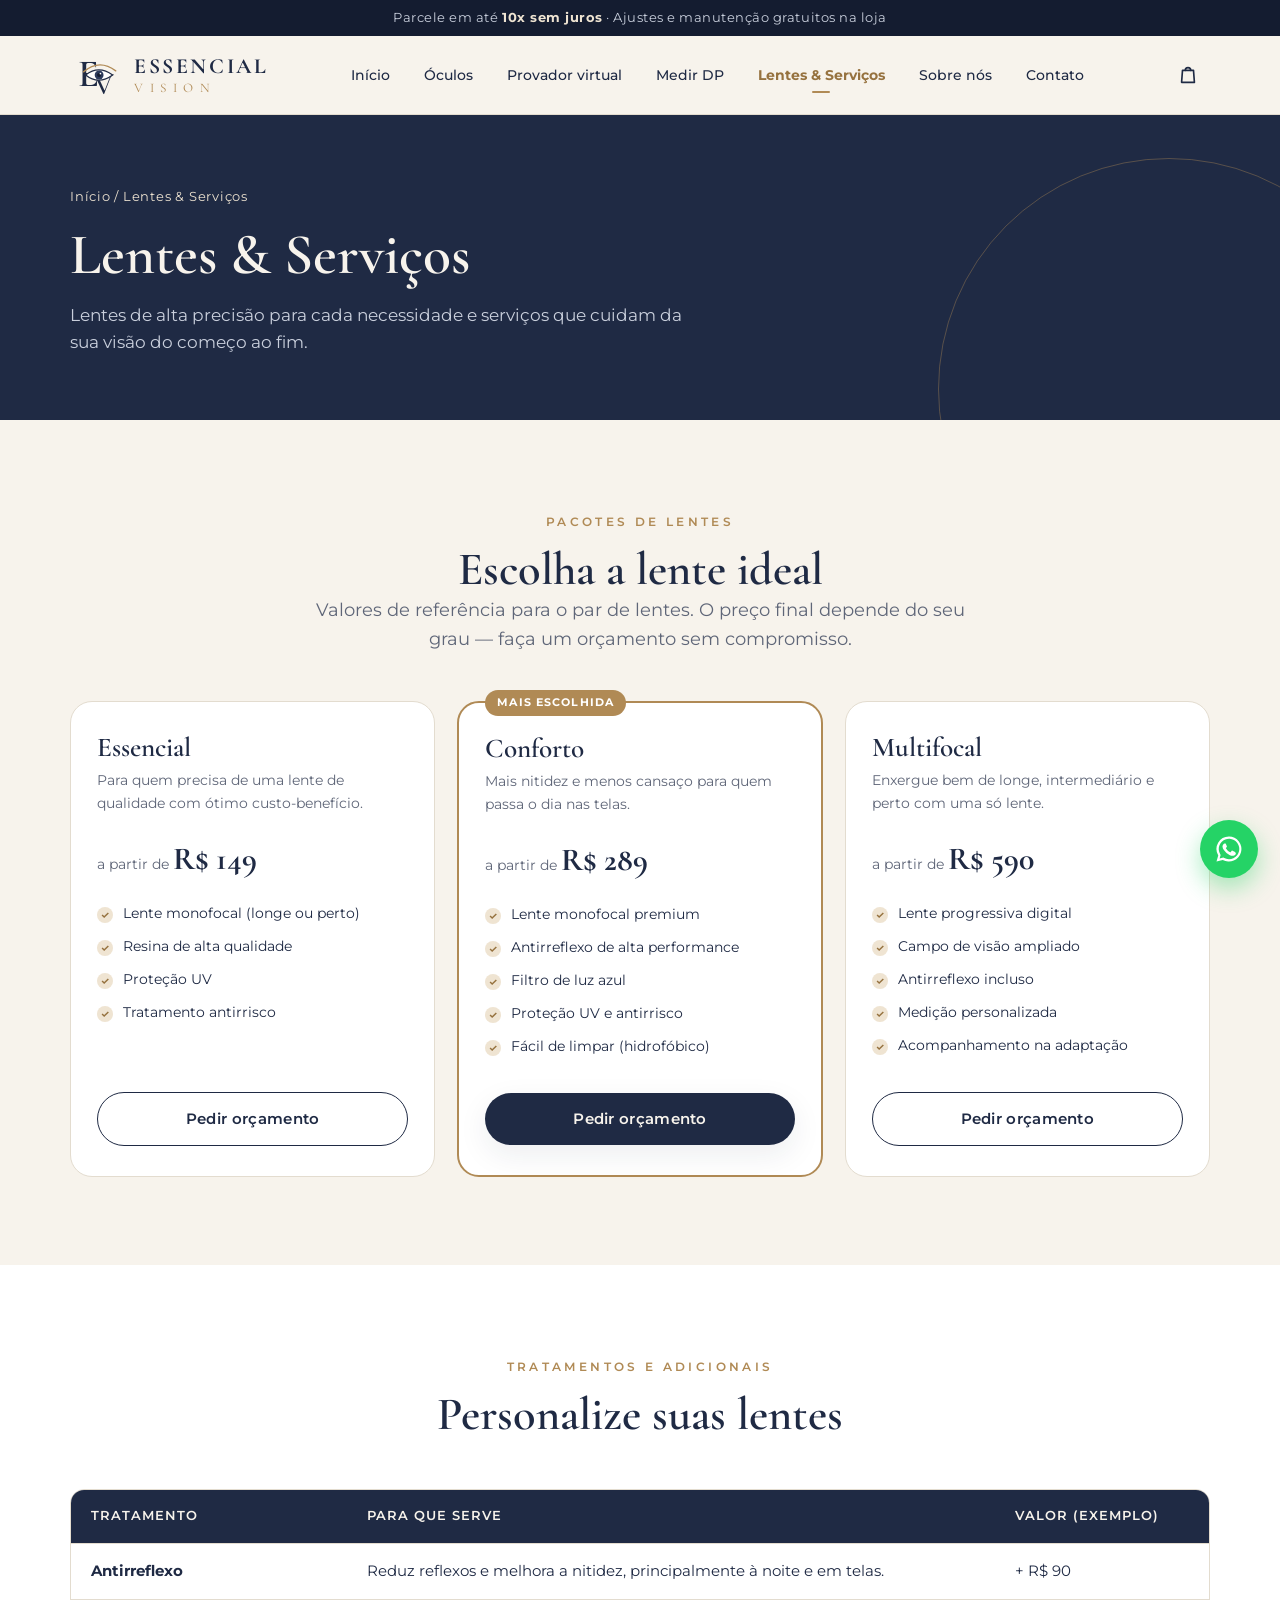
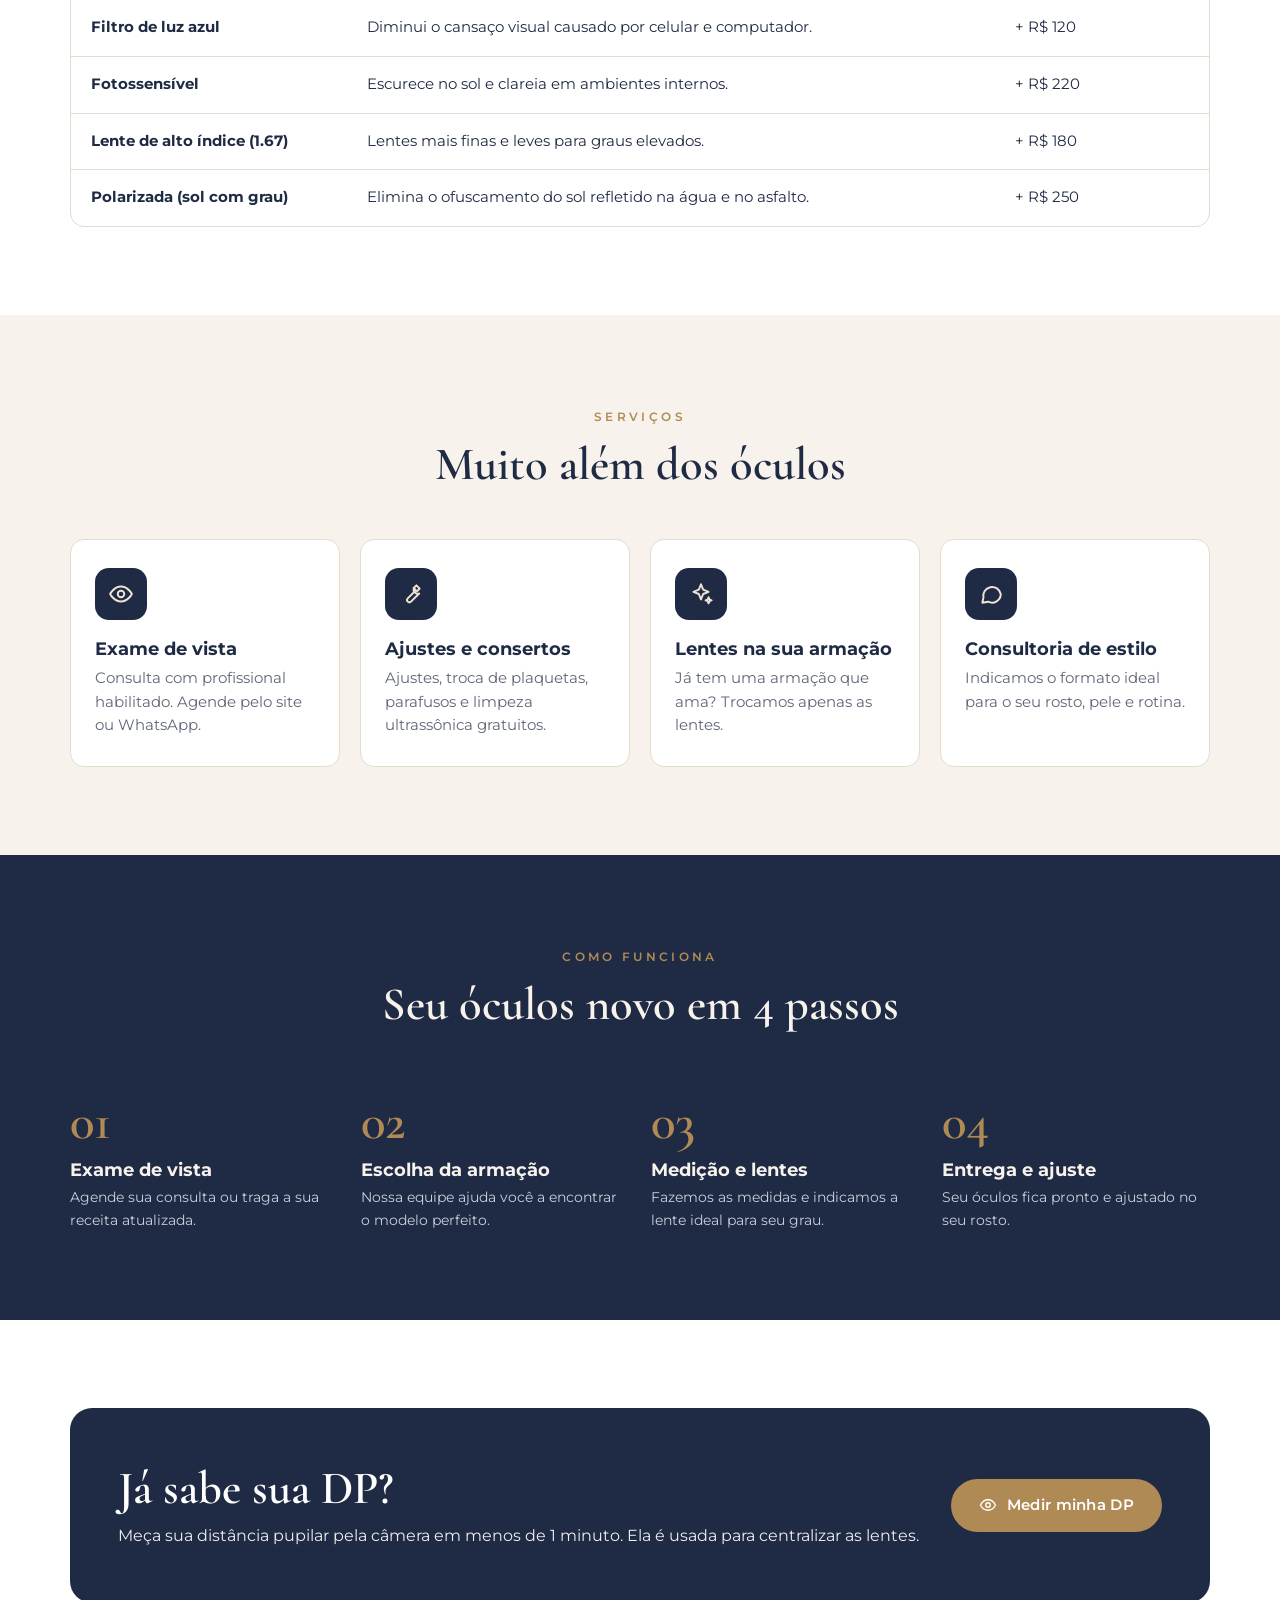
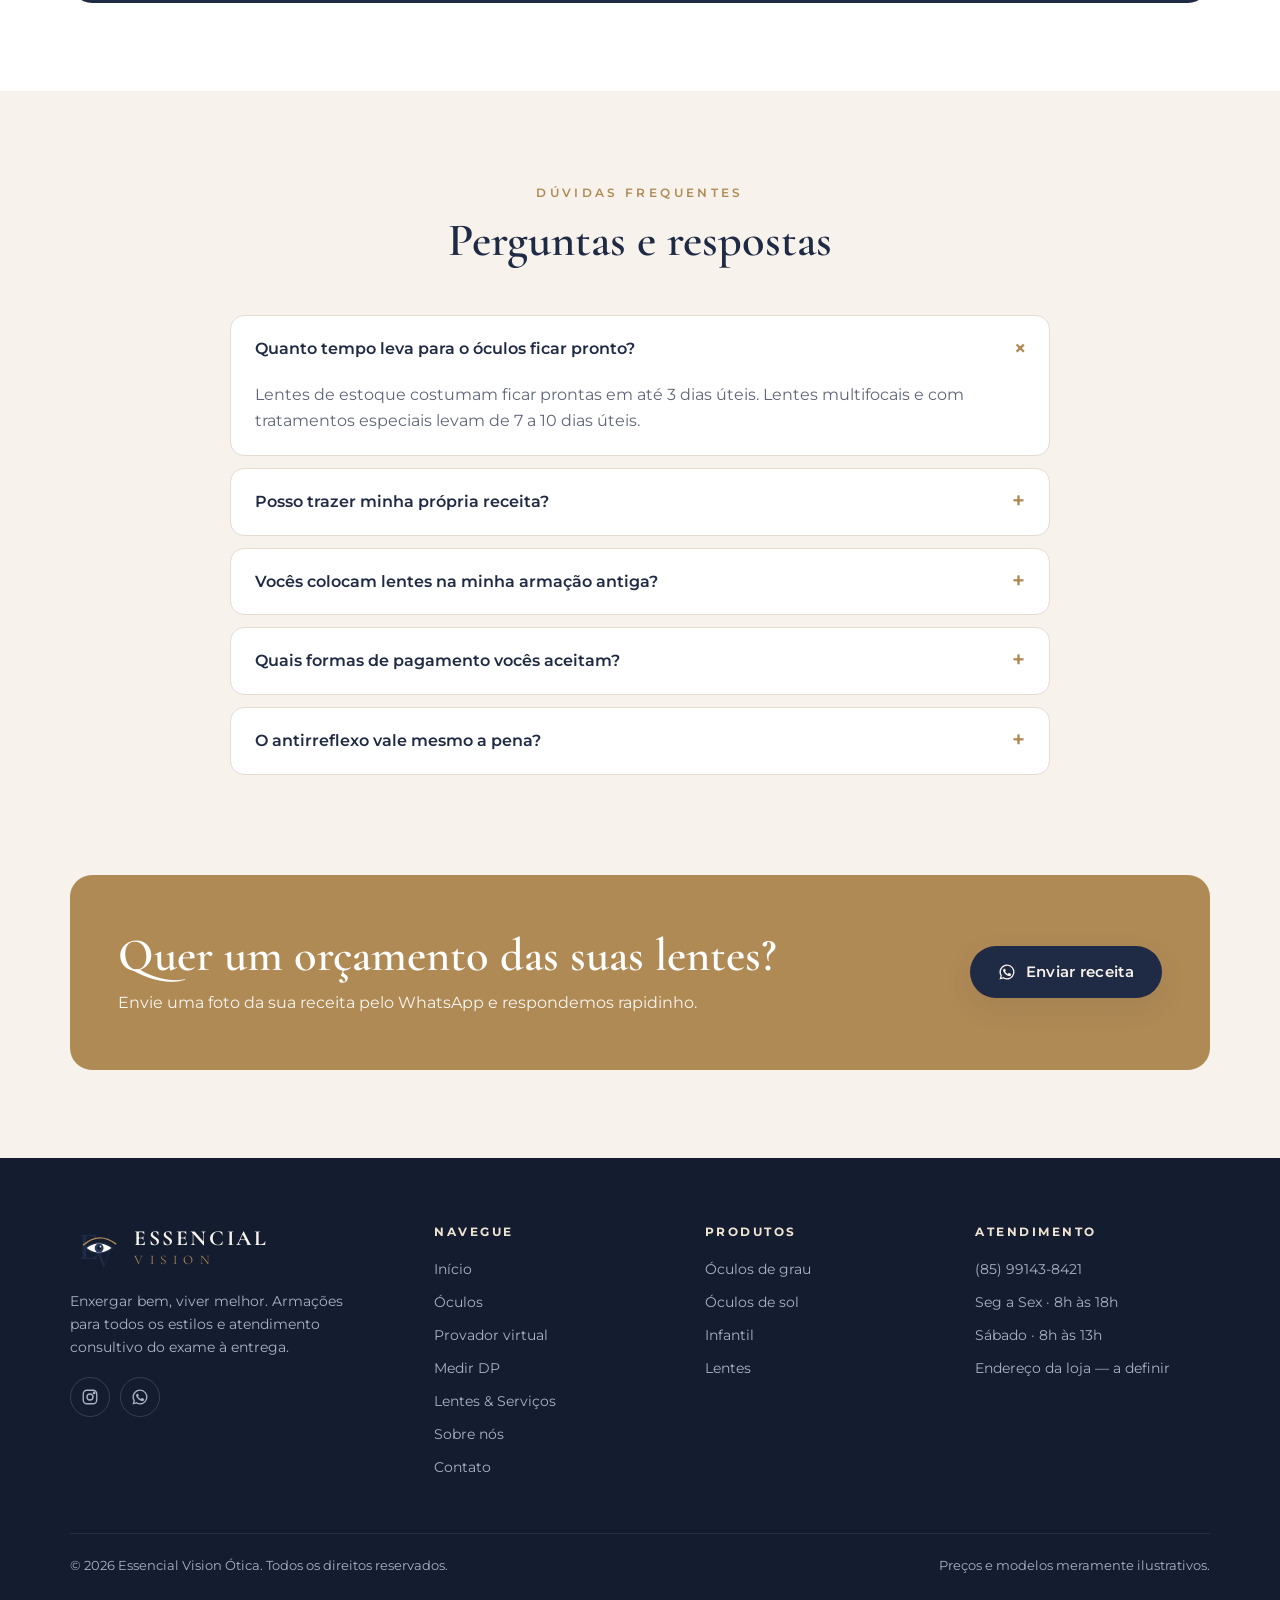
==== commit 9a1ccf71: "Adiciona medidor de distância pupilar (DP) pela câmera Co-Authored-By: Claude Opus 5.5 <noreply@anth" ====
--- a/lentes.html
+++ b/lentes.html
@@ -128,6 +128,16 @@
       </div>
     </section>
 
+    <!-- Medidor de DP -->
+    <section class="section section--white">
+      <div class="container">
+        <div class="cta" style="background:var(--navy)">
+          <div><h2>Já sabe sua DP?</h2><p>Meça sua distância pupilar pela câmera em menos de 1 minuto. Ela é usada para centralizar as lentes.</p></div>
+          <a href="medidor.html" class="btn btn--gold"><span data-icon="eye"></span> Medir minha DP</a>
+        </div>
+      </div>
+    </section>
+
     <!-- FAQ -->
     <section class="section">
       <div class="container">
--- a/assets/style.css
+++ b/assets/style.css
@@ -563,3 +563,44 @@
 @media (max-width: 1100px) and (min-width: 921px) { .nav a { padding: 10px 9px; font-size: .84rem; } }
 .tryon__stage [hidden] { display: none !important; }
 .tryon__product .btn { flex: 1 1 100% !important; }
+
+/* ---------- Medidor de DP ---------- */
+.pd-stage[data-mode="idle"] canvas, .pd-stage[data-mode="idle"] .pd-guide { display: none; }
+.pd-guide {
+  position: absolute; left: 50%; top: 47%; width: 38%; aspect-ratio: 3 / 4; transform: translate(-50%, -50%);
+  border: 3px dashed rgba(255,255,255,.75); border-radius: 50%; pointer-events: none; transition: border-color .2s;
+  box-shadow: 0 0 0 9999px rgba(20,28,48,.28);
+}
+.pd-stage[data-mode="photo"] .pd-guide { display: none; }
+.pd-stage.pd-ok .pd-guide { border-color: #3fbf7f; border-style: solid; }
+.pd-intro {
+  position: absolute; inset: 0; display: flex; flex-direction: column; align-items: center; justify-content: center;
+  text-align: center; gap: 8px; padding: 24px; color: var(--navy);
+}
+.pd-intro[hidden] { display: none; }
+.pd-intro__art { width: min(260px, 60%); margin-bottom: 10px; }
+.pd-intro strong { font-family: var(--serif); font-size: 1.9rem; font-weight: 600; }
+.pd-intro span { color: var(--muted); max-width: 360px; }
+.pd-progress { position: absolute; left: 20px; right: 20px; top: 16px; height: 8px; border-radius: 999px; background: rgba(255,255,255,.5); overflow: hidden; }
+.pd-progress[hidden] { display: none; }
+.pd-progress span { display: block; height: 100%; width: 0; background: #3fbf7f; transition: width .15s; }
+
+.pd-checks { list-style: none; display: grid; grid-template-columns: 1fr 1fr; gap: 8px; }
+.pd-checks li { display: flex; gap: 10px; align-items: flex-start; padding: 10px; border-radius: 10px; background: var(--cream); font-size: .85rem; font-weight: 600; }
+.pd-checks small { display: block; font-weight: 400; color: var(--muted); font-size: .75rem; }
+.pd-checks i { width: 12px; height: 12px; border-radius: 50%; background: var(--line); margin-top: 4px; flex-shrink: 0; }
+.pd-checks li.ok i { background: #3fbf7f; }
+.pd-checks li.bad i { background: #e0a43a; }
+
+.pd-result { margin-top: 22px; padding-top: 20px; border-top: 1px solid var(--line); }
+.pd-result[hidden] { display: none; }
+.pd-result__big { font-size: 3rem; font-weight: 800; color: var(--navy); line-height: 1.1; }
+.pd-result__big small { font-size: 1.3rem; color: var(--muted); }
+.pd-result__grid { display: grid; grid-template-columns: repeat(3, 1fr); gap: 8px; margin-top: 10px; }
+.pd-result__grid div { background: var(--cream); border-radius: 10px; padding: 10px 8px; text-align: center; }
+.pd-result__grid small { display: block; font-size: .68rem; color: var(--muted); line-height: 1.3; }
+.pd-result__grid strong { font-size: .95rem; color: var(--navy); }
+.pd-result__note { font-size: .8rem; color: var(--muted); margin-top: 12px; }
+.pd-how { grid-template-columns: 1fr 1fr; }
+.pd-how .step p { color: var(--muted); }
+@media (max-width: 520px) { .pd-how { grid-template-columns: 1fr; } }
